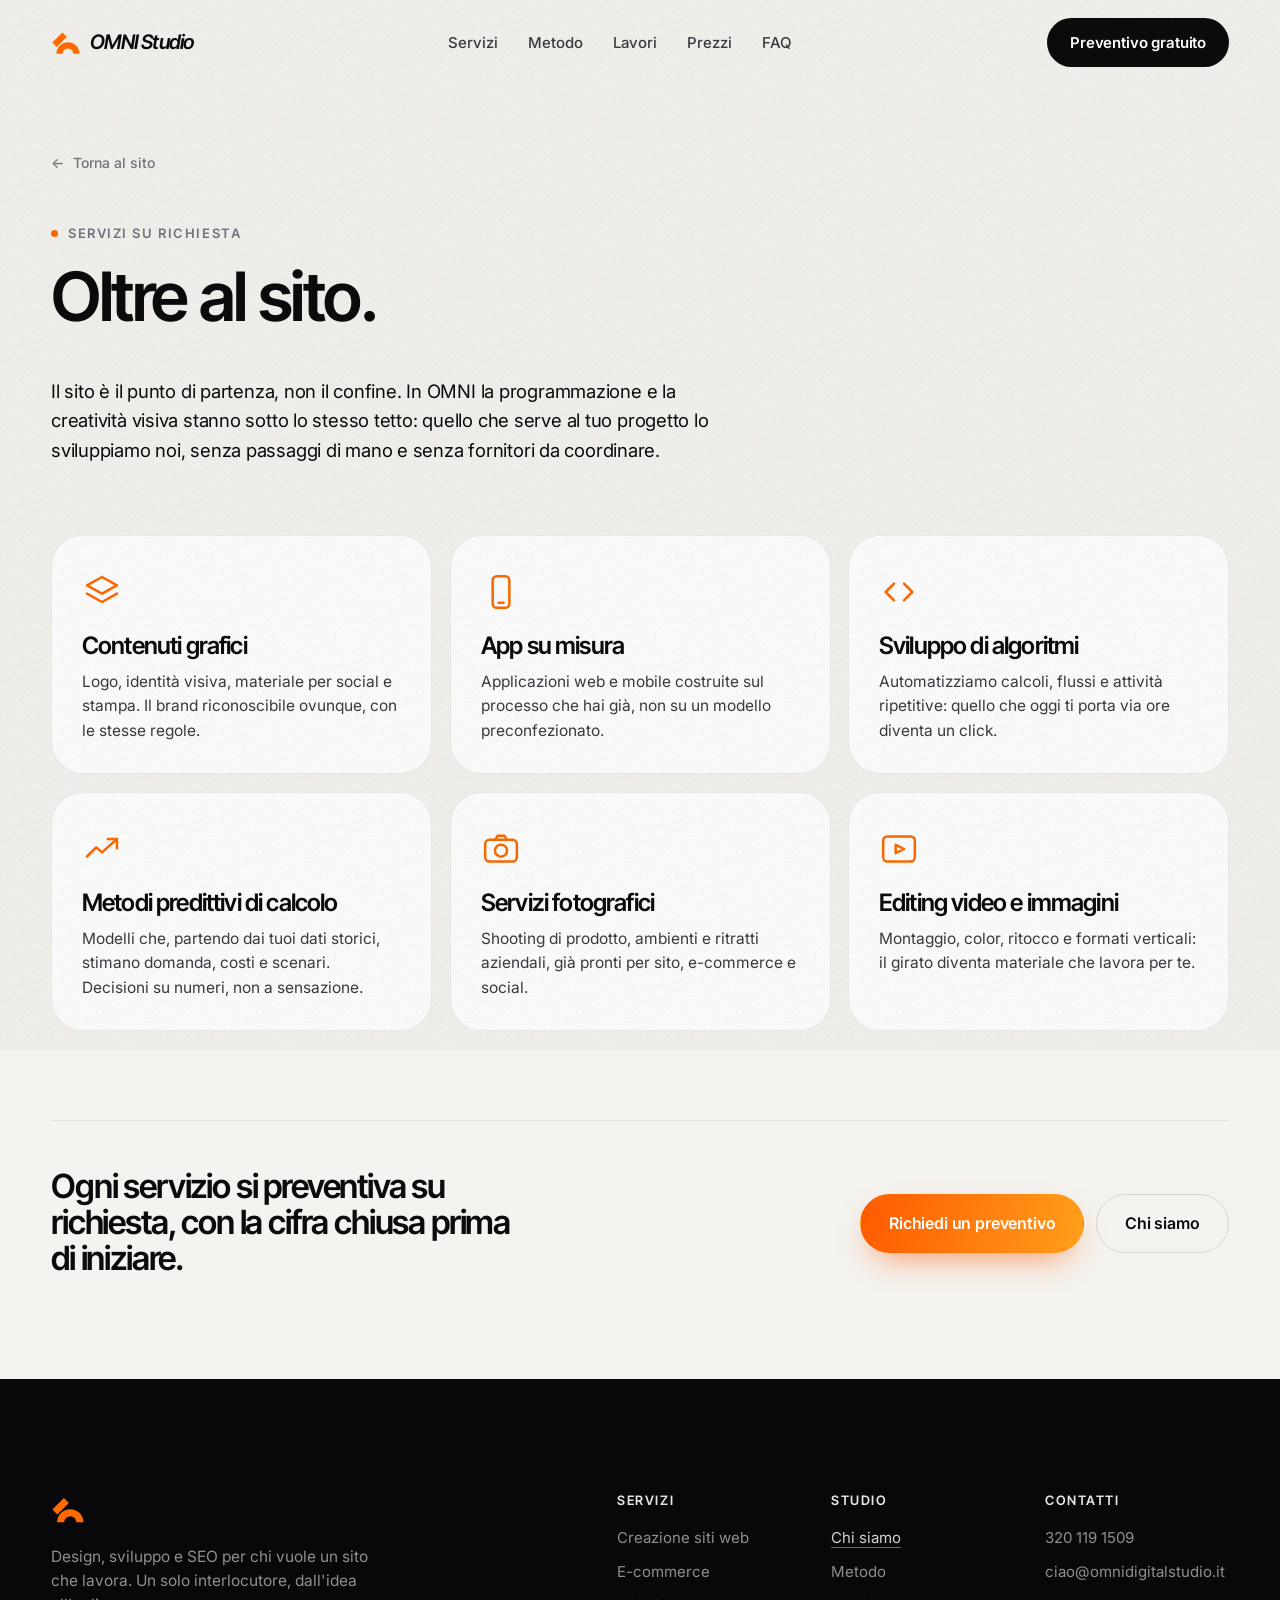
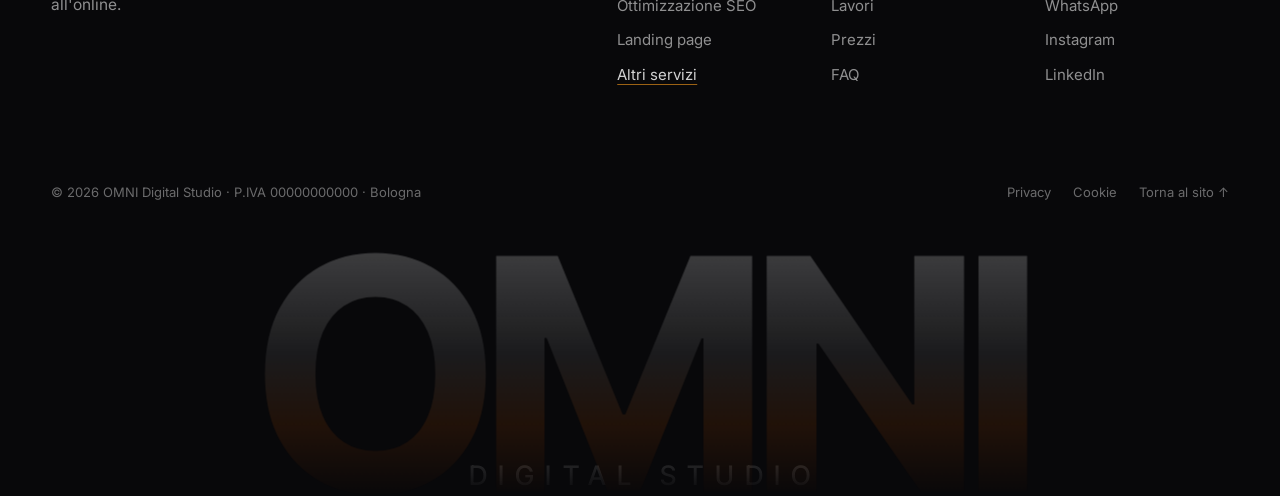
==== altri-servizi.html @ fa298464 "Add files via upload" ====
<!DOCTYPE html>
<html lang="it">
<head>
<meta charset="utf-8">
<meta name="viewport" content="width=device-width, initial-scale=1, viewport-fit=cover">
<meta name="theme-color" content="#F5F4F1" media="(prefers-color-scheme: light)">
<meta name="theme-color" content="#0A0A0B" media="(prefers-color-scheme: dark)">

<title>Altri servizi · OMNI Digital Studio</title>
<meta name="description" content="Contenuti grafici, sviluppo di algoritmi e app su misura, metodi predittivi di calcolo, servizi fotografici ed editing video e immagini. Gli altri servizi di OMNI Digital Studio.">
<link rel="canonical" href="https://www.omnidigitalstudio.it/altri-servizi.html">
<meta name="robots" content="noindex, nofollow">

<meta property="og:type" content="article">
<meta property="og:locale" content="it_IT">
<meta property="og:site_name" content="OMNI Digital Studio">
<meta property="og:title" content="Altri servizi · OMNI Digital Studio">
<meta property="og:description" content="Grafica, algoritmi, app, calcolo predittivo, foto e video. Tutto quello che facciamo oltre al sito.">

<link rel="icon" href="assets/img/favicon.svg" type="image/svg+xml">
<link rel="preconnect" href="https://fonts.googleapis.com">
<link rel="preconnect" href="https://fonts.gstatic.com" crossorigin>
<link href="https://fonts.googleapis.com/css2?family=Inter+Tight:ital,wght@0,400;0,500;0,600;0,700;1,600;1,700&family=Inter:wght@400;500;600&display=swap" rel="stylesheet">
<link rel="stylesheet" href="assets/css/style.css">
</head>
<body>

<div class="grain" aria-hidden="true"></div>
<div class="scrollbar" id="scrollbar" aria-hidden="true"></div>

<header class="header" id="header">
  <a class="brand" href="index.html" aria-label="OMNI Digital Studio — home">
    <svg class="brand__mark" viewBox="0 0 106 96" aria-hidden="true">
      <g fill="none" stroke="currentColor" stroke-width="22"><path d="M30 88 A30 30 0 0 1 90 88"/><path d="M12 56 L48 20"/></g>
    </svg>
    <span class="brand__word">OMNI&nbsp;Studio</span>
  </a>

  <nav class="nav" aria-label="Navigazione principale">
    <a href="index.html#servizi">Servizi</a>
    <a href="index.html#metodo">Metodo</a>
    <a href="index.html#lavori">Lavori</a>
    <a href="index.html#prezzi">Prezzi</a>
    <a href="index.html#faq">FAQ</a>
  </nav>

  <a href="index.html#contatti" class="btn btn--dark header__cta" data-magnetic><span>Preventivo gratuito</span></a>

  <button class="burger" id="burger" aria-label="Apri il menu" aria-expanded="false" aria-controls="menu">
    <i></i><i></i>
  </button>
</header>

<div class="menu" id="menu" aria-hidden="true">
  <nav class="menu__nav" aria-label="Menu mobile">
    <a href="index.html"><span>Home</span><em>01</em></a>
    <a href="index.html#servizi"><span>Servizi</span><em>02</em></a>
    <a href="index.html#metodo"><span>Metodo</span><em>03</em></a>
    <a href="index.html#lavori"><span>Lavori</span><em>04</em></a>
    <a href="index.html#prezzi"><span>Prezzi</span><em>05</em></a>
    <a href="index.html#contatti"><span>Contatti</span><em>06</em></a>
  </nav>
  <div class="menu__foot">
    <a href="tel:+393201191509">320 119 1509</a>
    <a href="mailto:ciao@omnidigitalstudio.it">ciao@omnidigitalstudio.it</a>
  </div>
</div>

<main class="page">
  <div class="wrap page__inner">
    <a class="back" href="index.html"><span aria-hidden="true">←</span> Torna al sito</a>

    <div class="page__head">
      <p class="eyebrow" data-anim="up"><i class="dot"></i> Servizi su richiesta</p>
      <h1 class="sec-title" data-anim="words">Oltre al sito.</h1>
    </div>

    <div class="prose">
      <p data-anim="up" data-delay="120">Il sito è il punto di partenza, non il confine. In OMNI la programmazione e la creatività visiva stanno sotto lo stesso tetto: quello che serve al tuo progetto lo sviluppiamo noi, senza passaggi di mano e senza fornitori da coordinare.</p>
    </div>

    <div class="cards cards--3">
      <article class="card" data-anim="up" data-tilt>
        <svg class="card__icon" viewBox="0 0 24 24" aria-hidden="true"><path d="M12 3 3 8l9 5 9-5z"/><path d="M3 13l9 5 9-5"/></svg>
        <h2>Contenuti grafici</h2>
        <p>Logo, identità visiva, materiale per social e stampa. Il brand riconoscibile ovunque, con le stesse regole.</p>
        <span class="card__go" aria-hidden="true">→</span>
      </article>

      <article class="card" data-anim="up" data-delay="90" data-tilt>
        <svg class="card__icon" viewBox="0 0 24 24" aria-hidden="true"><rect x="7" y="2.5" width="10" height="19" rx="2.5"/><path d="M10.5 18.5h3"/></svg>
        <h2>App su misura</h2>
        <p>Applicazioni web e mobile costruite sul processo che hai già, non su un modello preconfezionato.</p>
        <span class="card__go" aria-hidden="true">→</span>
      </article>

      <article class="card" data-anim="up" data-delay="180" data-tilt>
        <svg class="card__icon" viewBox="0 0 24 24" aria-hidden="true"><path d="M9 7 4 12l5 5M15 7l5 5-5 5"/></svg>
        <h2>Sviluppo di algoritmi</h2>
        <p>Automatizziamo calcoli, flussi e attività ripetitive: quello che oggi ti porta via ore diventa un click.</p>
        <span class="card__go" aria-hidden="true">→</span>
      </article>

      <article class="card" data-anim="up" data-tilt>
        <svg class="card__icon" viewBox="0 0 24 24" aria-hidden="true"><path d="M3 16.5 8.5 11l3.5 3L21 6"/><path d="M15.5 6H21v5.5"/></svg>
        <h2>Metodi predittivi di calcolo</h2>
        <p>Modelli che, partendo dai tuoi dati storici, stimano domanda, costi e scenari. Decisioni su numeri, non a sensazione.</p>
        <span class="card__go" aria-hidden="true">→</span>
      </article>

      <article class="card" data-anim="up" data-delay="90" data-tilt>
        <svg class="card__icon" viewBox="0 0 24 24" aria-hidden="true"><rect x="2.5" y="6.5" width="19" height="13" rx="2.5"/><circle cx="12" cy="13" r="3.6"/><path d="M8.5 6.5 10 4h4l1.5 2.5"/></svg>
        <h2>Servizi fotografici</h2>
        <p>Shooting di prodotto, ambienti e ritratti aziendali, già pronti per sito, e-commerce e social.</p>
        <span class="card__go" aria-hidden="true">→</span>
      </article>

      <article class="card" data-anim="up" data-delay="180" data-tilt>
        <svg class="card__icon" viewBox="0 0 24 24" aria-hidden="true"><rect x="2.5" y="4.5" width="19" height="15" rx="2.5"/><path d="M10 9.5l5 2.5-5 2.5z"/></svg>
        <h2>Editing video e immagini</h2>
        <p>Montaggio, color, ritocco e formati verticali: il girato diventa materiale che lavora per te.</p>
        <span class="card__go" aria-hidden="true">→</span>
      </article>
    </div>

    <div class="page__cta" data-anim="up">
      <p>Ogni servizio si preventiva su richiesta, con la cifra chiusa prima di iniziare.</p>
      <div class="page__cta-row">
        <a href="index.html#contatti" class="btn btn--accent" data-magnetic><span>Richiedi un preventivo</span></a>
        <a href="chi-siamo.html" class="btn btn--ghost" data-magnetic><span>Chi siamo</span></a>
      </div>
    </div>
  </div>
</main>

<footer class="foot" id="foot">
  <div class="foot__wordmark" aria-hidden="true">
    <span class="foot__omni" id="footOmni">OMNI</span>
    <span class="foot__sub">DIGITAL STUDIO</span>
  </div>

  <div class="wrap foot__inner">
    <div class="foot__top">
      <div class="foot__brand">
        <svg class="brand__mark" viewBox="0 0 106 96" aria-hidden="true"><g fill="none" stroke="#FF6A00" stroke-width="22"><path d="M30 88 A30 30 0 0 1 90 88"/><path d="M12 56 L48 20"/></g></svg>
        <p>Design, sviluppo e SEO per chi vuole un sito che lavora. Un solo interlocutore, dall'idea all'online.</p>
      </div>

      <div class="foot__cols">
        <div>
          <h4>Servizi</h4>
          <ul>
            <li><a href="index.html#servizi">Creazione siti web</a></li>
            <li><a href="index.html#servizi">E-commerce</a></li>
            <li><a href="index.html#servizi">Ottimizzazione SEO</a></li>
            <li><a href="index.html#servizi">Landing page</a></li>
            <li><a class="foot__page" href="altri-servizi.html">Altri servizi</a></li>
          </ul>
        </div>
        <div>
          <h4>Studio</h4>
          <ul>
            <li><a class="foot__page" href="chi-siamo.html">Chi siamo</a></li>
            <li><a href="index.html#metodo">Metodo</a></li>
            <li><a href="index.html#lavori">Lavori</a></li>
            <li><a href="index.html#prezzi">Prezzi</a></li>
            <li><a href="index.html#faq">FAQ</a></li>
          </ul>
        </div>
        <div>
          <h4>Contatti</h4>
          <ul>
            <li><a href="tel:+393201191509">320 119 1509</a></li>
            <li><a href="mailto:ciao@omnidigitalstudio.it">ciao@omnidigitalstudio.it</a></li>
            <li><a href="https://wa.me/393201191509">WhatsApp</a></li>
            <li><a href="#">Instagram</a></li>
            <li><a href="#">LinkedIn</a></li>
          </ul>
        </div>
      </div>
    </div>

    <div class="foot__bottom">
      <span>© <span id="year">2026</span> OMNI Digital Studio · P.IVA 00000000000 · Bologna</span>
      <span class="foot__links">
        <a href="#">Privacy</a><a href="#">Cookie</a><a href="index.html">Torna al sito ↑</a>
      </span>
    </div>
  </div>
</footer>

<div class="mbar" id="mbar">
  <a href="tel:+393201191509" class="mbar__btn mbar__btn--ghost">Chiama</a>
  <a href="index.html#contatti" class="mbar__btn mbar__btn--accent">Preventivo gratuito</a>
</div>

<script src="assets/js/main.js" defer></script>
</body>
</html>
---- assets/css/style.css ----
/* =========================================================
   OMNI Digital Studio — stylesheet
   1. Token & base      5. Servizi        9.  Prezzi
   2. Loader             6. Metodo         10. FAQ / CTA
   3. Header/menu       7. Showcase       11. Footer
   4. Hero/ticker       8. Lavori         12. Responsive
   ========================================================= */

/* ---------- 1. TOKEN & BASE ---------- */
:root{
  --bg:#F4F3EF;
  --bg-soft:#EDEBE5;
  --ink:#0B0B0C;
  --ink-2:#3A3A3F;
  --muted:#75757C;
  --line:rgba(11,11,12,.12);
  --line-soft:rgba(11,11,12,.07);
  --black:#08080A;
  --orange:#FF6A00;
  --orange-2:#FF9E1B;
  --grad:linear-gradient(100deg,#FF5A00,#FF9E1B);
  --r-s:14px; --r-m:22px; --r-l:32px; --r-xl:44px;
  --pad:clamp(20px,4vw,64px);
  --ease:cubic-bezier(.19,1,.22,1);
  --ease-2:cubic-bezier(.65,.05,.36,1);
}

*,*::before,*::after{box-sizing:border-box}
html{-webkit-text-size-adjust:100%}
body{
  margin:0;background:var(--bg);color:var(--ink);
  font-family:"Inter","Helvetica Neue",Arial,sans-serif;
  font-size:17px;line-height:1.55;
  -webkit-font-smoothing:antialiased;-moz-osx-font-smoothing:grayscale;
  overflow-x:hidden;
}
body.is-locked{overflow:hidden}
h1,h2,h3,h4{font-family:"Inter Tight","Inter",sans-serif;font-weight:600;letter-spacing:-.035em;line-height:1.02;margin:0}
p{margin:0}
ul{margin:0;padding:0;list-style:none}
a{color:inherit;text-decoration:none}
img,svg{display:block;max-width:100%}
::selection{background:var(--orange);color:#fff}
:focus-visible{outline:2px solid var(--orange);outline-offset:3px;border-radius:6px}

.wrap{width:100%;max-width:1320px;margin:0 auto;padding:0 var(--pad)}
.section{padding:clamp(88px,11vw,170px) 0;position:relative}
.section--alt{background:var(--bg-soft)}

.eyebrow,.sec-tag{
  font-size:13px;font-weight:600;letter-spacing:.12em;text-transform:uppercase;color:var(--muted);
  display:inline-flex;align-items:center;gap:10px;margin:0;
}
.sec-tag--light{color:rgba(255,255,255,.5)}
.dot{width:7px;height:7px;border-radius:99px;background:var(--orange);display:block;box-shadow:0 0 0 0 rgba(255,106,0,.55);animation:pulse 2.4s infinite}
@keyframes pulse{0%{box-shadow:0 0 0 0 rgba(255,106,0,.5)}70%{box-shadow:0 0 0 11px rgba(255,106,0,0)}100%{box-shadow:0 0 0 0 rgba(255,106,0,0)}}

.sec-head{max-width:780px;margin:0 auto clamp(48px,6vw,80px);text-align:center}
.sec-head--left{text-align:left;margin-left:0}
.sec-title{font-size:clamp(34px,5.4vw,68px);margin:18px 0 0;text-wrap:balance}
.sec-title--light{color:#fff}
.sec-lead{margin-top:20px;font-size:clamp(16px,1.35vw,19px);color:var(--ink-2);max-width:60ch;margin-inline:auto}
.sec-head--left .sec-lead{margin-inline:0}

/* buttons */
.btn{
  position:relative;display:inline-flex;align-items:center;justify-content:center;gap:9px;
  padding:16px 28px;border-radius:999px;font-weight:600;font-size:16px;letter-spacing:-.01em;
  border:1px solid transparent;overflow:hidden;isolation:isolate;
  transition:transform .5s var(--ease),color .35s ease,border-color .35s ease,background .35s ease;
  will-change:transform;
}
.btn span{position:relative;z-index:2}
.btn::after{
  content:"";position:absolute;inset:0;z-index:1;border-radius:999px;
  transform:translateY(101%);transition:transform .55s var(--ease);
}
.btn--dark{background:var(--ink);color:#fff}
.btn--dark::after{background:var(--grad)}
.btn--dark:hover::after{transform:translateY(0)}
.btn--accent{background:var(--grad);color:#fff;box-shadow:0 14px 34px -14px rgba(255,90,0,.75)}
.btn--accent::after{background:var(--ink)}
.btn--accent:hover::after{transform:translateY(0)}
.btn--ghost{border-color:var(--line);color:var(--ink);background:transparent}
.btn--ghost::after{background:var(--ink)}
.btn--ghost:hover{color:#fff;border-color:var(--ink)}
.btn--ghost:hover::after{transform:translateY(0)}
.btn--lg{padding:20px 36px;font-size:17px}
.btn--full{width:100%;margin-top:26px}

/* reveal states */
[data-anim]{will-change:transform,opacity}
[data-anim="up"]{opacity:0;transform:translateY(26px);transition:opacity .9s ease var(--d,0ms),transform 1.05s var(--ease) var(--d,0ms)}
[data-anim="up"].in{opacity:1;transform:none}
.w{display:inline-block;opacity:0;transform:translateY(.7em) rotate(1.5deg);filter:blur(8px);transition:opacity .75s ease,transform .95s var(--ease),filter .75s ease}
.in .w{opacity:1;transform:none;filter:blur(0)}

/* grain */
.grain{
  position:fixed;inset:-150px;z-index:9;pointer-events:none;opacity:.35;mix-blend-mode:multiply;
  background-image:url("data:image/svg+xml,%3Csvg xmlns='http://www.w3.org/2000/svg' width='160' height='160'%3E%3Cfilter id='n'%3E%3CfeTurbulence type='fractalNoise' baseFrequency='.9' numOctaves='3'/%3E%3C/filter%3E%3Crect width='160' height='160' filter='url(%23n)' opacity='.55'/%3E%3C/svg%3E");
  animation:grainShift 6s steps(6) infinite;
}
@keyframes grainShift{0%{transform:translate(0,0)}20%{transform:translate(-14px,7px)}40%{transform:translate(9px,-12px)}60%{transform:translate(-7px,-9px)}80%{transform:translate(12px,10px)}100%{transform:translate(0,0)}}

/* scroll progress */
.scrollbar{position:fixed;top:0;left:0;height:2px;width:0;background:var(--grad);z-index:120;transition:width .12s linear}

/* ---------- 2. LOADER + CURSOR ---------- */
.loader{
  position:fixed;inset:0;z-index:200;background:var(--black);color:#fff;
  display:flex;flex-direction:column;align-items:center;justify-content:center;gap:34px;
  transition:transform 1s var(--ease),opacity .6s ease .25s;
}
.loader.done{transform:translateY(-101%);opacity:.9;pointer-events:none}
.loader__inner{display:flex;align-items:center;gap:14px}
.loader__mark{width:62px;height:56px;filter:drop-shadow(0 0 22px rgba(255,106,0,.55))}
.ld-arc,.ld-bar{stroke-dasharray:200;stroke-dashoffset:200;animation:draw 1s var(--ease) forwards}
.ld-bar{animation-delay:.22s}
@keyframes draw{to{stroke-dashoffset:0}}
.loader__word{
  font-family:"Inter Tight",sans-serif;font-style:italic;font-weight:600;
  font-size:clamp(30px,5vw,52px);letter-spacing:-.04em;
  opacity:0;transform:translateX(-14px);animation:wordIn .8s var(--ease) .5s forwards;
  text-shadow:0 0 34px rgba(255,255,255,.35);
}
@keyframes wordIn{to{opacity:1;transform:none}}
.loader__bar{width:180px;height:2px;background:rgba(255,255,255,.14);overflow:hidden;border-radius:99px}
.loader__bar i{display:block;height:100%;width:100%;background:var(--grad);transform:scaleX(0);transform-origin:left;animation:load 1.5s var(--ease-2) forwards}
@keyframes load{to{transform:scaleX(1)}}


/* ---------- 3. HEADER / MENU ---------- */
.header{
  position:fixed;top:0;left:0;right:0;z-index:100;
  display:flex;align-items:center;justify-content:space-between;gap:24px;
  padding:18px var(--pad);
  transition:background .45s ease,backdrop-filter .45s ease,border-color .45s ease,padding .45s var(--ease),transform .5s var(--ease);
  border-bottom:1px solid transparent;
}
.header.stuck{background:rgba(244,243,239,.72);backdrop-filter:blur(18px) saturate(1.4);border-bottom-color:var(--line-soft);padding:12px var(--pad)}
.header.hide{transform:translateY(-110%)}
.brand{display:flex;align-items:center;gap:9px;color:var(--ink)}
.brand__mark{width:30px;height:27px;color:var(--orange);transition:transform .6s var(--ease)}
.brand:hover .brand__mark{transform:rotate(-8deg) scale(1.06)}
.brand__word{font-family:"Inter Tight",sans-serif;font-style:italic;font-weight:600;font-size:20px;letter-spacing:-.04em}
.nav{display:flex;align-items:center;gap:30px;font-size:15px;font-weight:500}
.nav a{position:relative;color:var(--ink-2);transition:color .3s}
.nav a::after{content:"";position:absolute;left:0;bottom:-6px;height:1.5px;width:100%;background:var(--orange);transform:scaleX(0);transform-origin:right;transition:transform .45s var(--ease)}
.nav a:hover{color:var(--ink)}
.nav a:hover::after{transform:scaleX(1);transform-origin:left}
.header__cta{padding:12px 22px;font-size:15px}
.burger{display:none;width:46px;height:46px;border:1px solid var(--line);border-radius:99px;background:transparent;cursor:pointer;position:relative}
.burger i{position:absolute;left:13px;width:20px;height:1.6px;background:var(--ink);transition:transform .45s var(--ease),opacity .3s}
.burger i:nth-child(1){top:19px}
.burger i:nth-child(2){top:25px}
.burger.on i:nth-child(1){transform:translateY(3px) rotate(45deg)}
.burger.on i:nth-child(2){transform:translateY(-3px) rotate(-45deg)}

.menu{
  position:fixed;inset:0;z-index:95;background:var(--black);color:#fff;
  display:flex;flex-direction:column;justify-content:center;gap:40px;padding:110px var(--pad) 40px;
  clip-path:circle(0% at calc(100% - 46px) 44px);transition:clip-path .8s var(--ease);
  pointer-events:none;
}
.menu.open{clip-path:circle(150% at calc(100% - 46px) 44px);pointer-events:auto}
.menu__nav{display:flex;flex-direction:column;gap:6px}
.menu__nav a{
  display:flex;align-items:baseline;justify-content:space-between;gap:16px;
  font-family:"Inter Tight",sans-serif;font-size:clamp(34px,10vw,54px);font-weight:600;letter-spacing:-.04em;
  padding:12px 0;border-bottom:1px solid rgba(255,255,255,.1);
  opacity:0;transform:translateY(26px);transition:opacity .6s ease,transform .7s var(--ease),color .3s;
}
.menu.open .menu__nav a{opacity:1;transform:none}
.menu.open .menu__nav a:nth-child(1){transition-delay:.18s}
.menu.open .menu__nav a:nth-child(2){transition-delay:.24s}
.menu.open .menu__nav a:nth-child(3){transition-delay:.30s}
.menu.open .menu__nav a:nth-child(4){transition-delay:.36s}
.menu.open .menu__nav a:nth-child(5){transition-delay:.42s}
.menu.open .menu__nav a:nth-child(6){transition-delay:.48s}
.menu__nav a:hover{color:var(--orange)}
.menu__nav em{font-size:13px;font-style:normal;letter-spacing:.14em;color:rgba(255,255,255,.4)}
.menu__foot{display:flex;flex-direction:column;gap:8px;font-size:17px;color:rgba(255,255,255,.65)}

/* ---------- 4. HERO + TICKER ---------- */
.hero{
  position:relative;min-height:100svh;display:flex;align-items:center;
  padding:150px var(--pad) 90px;overflow:hidden;
}
.hero__canvas{position:absolute;inset:0;width:100%;height:100%;z-index:0}
.hero__glow{
  position:absolute;inset:0;z-index:1;pointer-events:none;
  background:radial-gradient(120% 80% at 50% 100%,rgba(244,243,239,0) 40%,var(--bg) 92%);
}
.hero__inner{position:relative;z-index:2;width:100%;max-width:1320px;margin:0 auto}
.hero__title{
  font-size:clamp(44px,8.2vw,124px);margin:26px 0 0;max-width:15ch;text-wrap:balance;
}
.hero__title em{
  font-style:italic;background:var(--grad);-webkit-background-clip:text;background-clip:text;color:transparent;
}
.hero__sub{margin-top:28px;max-width:54ch;font-size:clamp(17px,1.5vw,21px);color:var(--ink-2)}
.hero__cta{display:flex;flex-wrap:wrap;gap:14px;margin-top:42px}
.hero__meta{display:flex;flex-wrap:wrap;gap:clamp(28px,5vw,72px);margin-top:clamp(54px,7vw,88px);padding-top:30px;border-top:1px solid var(--line-soft)}
.hero__meta li{display:flex;flex-direction:column;gap:3px}
.hero__meta strong{font-family:"Inter Tight",sans-serif;font-size:clamp(30px,3.4vw,46px);font-weight:600;letter-spacing:-.04em;line-height:1}
.hero__meta span{font-size:14px;color:var(--muted)}
.hero__scroll{
  position:absolute;left:var(--pad);bottom:34px;z-index:3;display:flex;align-items:center;gap:12px;
  font-size:12px;letter-spacing:.16em;text-transform:uppercase;color:var(--muted);
}
.hero__scroll-line{display:block;width:54px;height:1px;background:var(--line);position:relative;overflow:hidden}
.hero__scroll-line::after{content:"";position:absolute;inset:0;background:var(--orange);transform:translateX(-100%);animation:slide 2.2s var(--ease-2) infinite}
@keyframes slide{50%{transform:translateX(0)}100%{transform:translateX(100%)}}

.ticker{background:var(--black);color:#fff;padding:20px 0;overflow:hidden;position:relative}
.ticker__track{display:flex;width:max-content;animation:marquee 34s linear infinite}
.ticker:hover .ticker__track{animation-play-state:paused}
.ticker__row{display:flex;align-items:center;gap:30px;padding-right:30px;white-space:nowrap}
.ticker__row span{font-family:"Inter Tight",sans-serif;font-size:clamp(18px,2.1vw,30px);font-weight:500;letter-spacing:-.03em}
.ticker__row i{color:var(--orange);font-style:normal;font-size:14px}
@keyframes marquee{to{transform:translateX(-50%)}}

/* ---------- 5. SERVIZI ---------- */
.cards{display:grid;grid-template-columns:repeat(4,1fr);gap:18px}
.card{
  position:relative;padding:34px 30px 30px;border-radius:var(--r-l);background:#fff;
  border:1px solid var(--line-soft);overflow:hidden;isolation:isolate;
  transition:transform .6s var(--ease),box-shadow .6s var(--ease),color .5s ease;
  transform-style:preserve-3d;
}
.card::before{
  content:"";position:absolute;inset:0;z-index:-1;background:var(--black);
  transform:translateY(100%);transition:transform .7s var(--ease);
}
.card:hover{box-shadow:0 34px 70px -30px rgba(11,11,12,.4);color:#fff}
.card:hover::before{transform:translateY(0)}
.card__icon{width:40px;height:40px;margin:2px 0 22px;stroke:var(--orange);stroke-width:1.5;fill:none;stroke-linecap:round;stroke-linejoin:round;transition:transform .6s var(--ease)}
.card:hover .card__icon{transform:translateY(-4px) scale(1.06)}
.card h3{font-size:24px;margin-bottom:12px}
.card p{font-size:15.5px;color:var(--ink-2);transition:color .4s}
.card:hover p{color:rgba(255,255,255,.72)}
.card__list{margin-top:22px;padding-top:18px;border-top:1px solid var(--line-soft);display:grid;gap:9px;font-size:14px;color:var(--muted);transition:border-color .4s,color .4s}
.card:hover .card__list{border-color:rgba(255,255,255,.14);color:rgba(255,255,255,.6)}
.card__list li{position:relative;padding-left:16px}
.card__list li::before{content:"";position:absolute;left:0;top:8px;width:5px;height:5px;border-radius:99px;background:var(--orange)}
.card__go{position:absolute;right:26px;top:30px;font-size:20px;color:var(--orange);opacity:0;transform:translate(-8px,8px);transition:all .5s var(--ease)}
.card:hover .card__go{opacity:1;transform:none}

/* ---------- 6. METODO ---------- */
.method{background:var(--black);color:#fff;position:relative;height:420vh}
.method__sticky{position:sticky;top:0;height:100svh;display:flex;flex-direction:column;justify-content:center;gap:clamp(30px,5vw,56px);overflow:hidden;padding:80px 0}
.method__head{max-width:1320px}
.method__head .sec-title{font-size:clamp(30px,4.6vw,60px);margin-top:14px}
.method__track{display:flex;gap:22px;padding-left:max(var(--pad),calc((100vw - 1320px)/2 + var(--pad)));will-change:transform}
.step{
  flex:0 0 clamp(280px,25vw,380px);min-height:clamp(300px,34vw,400px);
  padding:32px 30px;border-radius:var(--r-l);
  background:linear-gradient(180deg,rgba(255,255,255,.07),rgba(255,255,255,.02));
  border:1px solid rgba(255,255,255,.1);backdrop-filter:blur(8px);
  display:flex;flex-direction:column;
  transition:border-color .5s,transform .6s var(--ease);
}
.step:hover{border-color:rgba(255,106,0,.55);transform:translateY(-8px)}
.step__n{font-family:"Inter Tight",sans-serif;font-size:clamp(54px,6vw,86px);font-weight:600;letter-spacing:-.05em;line-height:.9;background:var(--grad);-webkit-background-clip:text;background-clip:text;color:transparent}
.step h3{font-size:clamp(24px,2.4vw,32px);margin:auto 0 14px}
.step p{font-size:16px;color:rgba(255,255,255,.62)}
.step__time{margin-top:22px;font-size:12px;letter-spacing:.14em;text-transform:uppercase;color:var(--orange)}
.step--cta{background:var(--grad);border:0;justify-content:flex-end}
.step--cta h3{color:#fff;margin-top:auto}
.step--cta p{color:rgba(255,255,255,.85);margin-bottom:26px}
.step--cta .btn{background:#fff;color:var(--ink);box-shadow:none}
.step--cta .btn::after{background:var(--black)}
.step--cta .btn:hover{color:#fff}
.method__progress{width:min(1320px,calc(100% - var(--pad)*2));margin:0 auto;height:2px;background:rgba(255,255,255,.12);border-radius:99px;overflow:hidden}
.method__progress i{display:block;height:100%;width:0;background:var(--grad)}

/* ---------- 7. SHOWCASE ---------- */
.show{padding:clamp(88px,11vw,160px) 0;overflow:hidden}
.show__grid{display:grid;grid-template-columns:1.05fr .95fr;gap:clamp(40px,6vw,80px);align-items:center}
.show__list{margin-top:46px;display:grid;gap:26px}
.show__list li{display:flex;align-items:baseline;gap:20px;padding-bottom:22px;border-bottom:1px solid var(--line-soft)}
.show__list strong{font-family:"Inter Tight",sans-serif;font-size:clamp(34px,3.6vw,52px);font-weight:600;letter-spacing:-.04em;line-height:1;background:var(--grad);-webkit-background-clip:text;background-clip:text;color:transparent;min-width:3.4ch}
.show__list span{font-size:15px;color:var(--ink-2)}
.show__device{position:relative;display:flex;flex-direction:column;align-items:center;gap:26px;perspective:1400px}
.phone{position:relative;width:clamp(250px,24vw,320px);will-change:transform;transform-style:preserve-3d}
.phone__frame{
  position:relative;aspect-ratio:9/19.5;border-radius:44px;padding:11px;
  background:linear-gradient(150deg,#2a2a2e,#0b0b0c 40%,#38383d 75%,#101014);
  box-shadow:0 50px 90px -40px rgba(11,11,12,.6),0 0 0 1px rgba(255,255,255,.06) inset;
}
.phone__notch{position:absolute;top:18px;left:50%;transform:translateX(-50%);width:32%;height:22px;background:#0b0b0c;border-radius:99px;z-index:3}
.phone__screen{width:100%;height:100%;border-radius:34px;overflow:hidden;background:#fff;position:relative}
.phone__shadow{position:absolute;left:50%;bottom:-40px;transform:translateX(-50%);width:70%;height:36px;background:radial-gradient(50% 50% at 50% 50%,rgba(11,11,12,.34),transparent 72%);filter:blur(6px)}
.ui{padding:40px 16px 16px;display:flex;flex-direction:column;gap:12px;height:100%;background:linear-gradient(180deg,#fff,#F4F3EF)}
.ui__bar{display:flex;gap:5px;justify-content:flex-end}
.ui__bar i{width:16px;height:3px;border-radius:99px;background:var(--line)}
.ui__hero{background:var(--black);border-radius:18px;padding:16px;display:flex;flex-direction:column;gap:8px}
.ui__tag{font-family:"Inter Tight",sans-serif;font-style:italic;font-size:11px;color:var(--orange);letter-spacing:-.02em}
.ui__h{height:10px;width:88%;border-radius:99px;background:rgba(255,255,255,.85)}
.ui__h--s{width:58%;background:rgba(255,255,255,.4)}
.ui__btn{height:20px;width:44%;border-radius:99px;background:var(--grad);margin-top:6px}
.ui__grid{display:grid;grid-template-columns:1fr 1fr;gap:8px}
.ui__grid i{height:46px;border-radius:12px;background:#fff;border:1px solid var(--line-soft)}
.ui__block{flex:1;border-radius:14px;background:linear-gradient(140deg,rgba(255,106,0,.18),rgba(255,158,27,.05));border:1px solid var(--line-soft)}
.show__hint{font-size:12px;letter-spacing:.18em;text-transform:uppercase;color:var(--muted)}

/* ---------- 8. LAVORI ---------- */
.works{padding:0 0 clamp(88px,11vw,160px)}
.works__grid{display:grid;grid-template-columns:repeat(3,1fr);gap:18px;align-items:start}
.work{display:block;border-radius:var(--r-l);overflow:hidden;background:#fff;border:1px solid var(--line-soft);transition:transform .6s var(--ease),box-shadow .6s var(--ease)}
.work:hover{transform:translateY(-10px);box-shadow:0 40px 70px -35px rgba(11,11,12,.45)}
.work__media{position:relative;aspect-ratio:4/3;overflow:hidden;display:flex;align-items:flex-start;padding:18px}
.work--tall .work__media{aspect-ratio:4/4.6}
.work__media::after{content:"";position:absolute;inset:0;background:radial-gradient(70% 60% at 30% 20%,rgba(255,255,255,.35),transparent 70%);opacity:0;transition:opacity .6s}
.work:hover .work__media::after{opacity:1}
.work__media--a{background:linear-gradient(150deg,#0B0B0C,#3a2a1e 60%,#FF6A00)}
.work__media--b{background:linear-gradient(150deg,#FF9E1B,#FF5A00 55%,#0B0B0C)}
.work__media--c{background:linear-gradient(150deg,#1b1b20,#0B0B0C 55%,#7a4a1e)}
.work__tag{position:relative;z-index:2;font-size:12px;letter-spacing:.1em;text-transform:uppercase;color:#fff;background:rgba(255,255,255,.16);backdrop-filter:blur(6px);padding:7px 13px;border-radius:99px}
.work__meta{padding:22px 24px 26px;display:flex;flex-direction:column;gap:5px}
.work__meta h3{font-size:22px}
.work__meta span{font-size:14px;color:var(--muted)}

/* ---------- 9. PREZZI ---------- */
.plans{display:grid;grid-template-columns:repeat(3,1fr);gap:18px;align-items:start}
.plans__note{margin:clamp(26px,3vw,38px) auto 0;max-width:64ch;text-align:center;font-size:15.5px;line-height:1.6;color:var(--muted)}
.plans__note strong{color:var(--ink);font-weight:600}
.plan{position:relative;padding:36px 32px 34px;border-radius:var(--r-l);background:#fff;border:1px solid var(--line-soft);transition:transform .6s var(--ease),box-shadow .6s var(--ease)}
.plan:hover{transform:translateY(-8px);box-shadow:0 34px 60px -32px rgba(11,11,12,.34)}
.plan--hot{background:var(--black);color:#fff;border-color:transparent;box-shadow:0 40px 80px -40px rgba(11,11,12,.6)}
.plan__badge{position:absolute;top:-13px;left:32px;background:var(--grad);color:#fff;font-size:12px;font-weight:600;letter-spacing:.06em;padding:7px 15px;border-radius:99px}
.plan h3{font-size:26px}
.plan__for{font-size:14px;color:var(--muted);margin-top:6px}
.plan--hot .plan__for{color:rgba(255,255,255,.55)}
.plan__price{font-family:"Inter Tight",sans-serif;font-size:clamp(40px,4.4vw,58px);font-weight:600;letter-spacing:-.045em;margin:24px 0 0;line-height:1}
.plan__price span{font-size:15px;font-weight:500;color:var(--muted);letter-spacing:0;margin-right:8px;vertical-align:middle}
.plan__price em{font-style:normal;background:var(--grad);-webkit-background-clip:text;background-clip:text;color:transparent}
.plan ul{margin-top:26px;padding-top:22px;border-top:1px solid var(--line-soft);display:grid;gap:12px;font-size:15px;color:var(--ink-2)}
.plan--hot ul{border-color:rgba(255,255,255,.14);color:rgba(255,255,255,.72)}
.plan li{position:relative;padding-left:24px}
.plan li::before{content:"";position:absolute;left:0;top:7px;width:13px;height:8px;border-left:1.8px solid var(--orange);border-bottom:1.8px solid var(--orange);transform:rotate(-45deg)}
.plan--hot .btn--accent{box-shadow:none}

/* ---------- 10. FAQ + CTA ---------- */
.faq__wrap{display:grid;grid-template-columns:.85fr 1.15fr;gap:clamp(30px,6vw,80px);align-items:start}
.faq__wrap .sec-head{margin-bottom:0}
.qa{border-bottom:1px solid var(--line-soft)}
.qa summary{
  display:flex;align-items:center;justify-content:space-between;gap:20px;cursor:pointer;list-style:none;
  padding:26px 0;font-family:"Inter Tight",sans-serif;font-size:clamp(19px,2vw,25px);font-weight:500;letter-spacing:-.03em;
  transition:color .3s;
}
.qa summary::-webkit-details-marker{display:none}
.qa summary:hover{color:var(--orange)}
.qa summary i{position:relative;flex:0 0 22px;height:22px}
.qa summary i::before,.qa summary i::after{content:"";position:absolute;left:50%;top:50%;background:var(--ink);transition:transform .45s var(--ease),background .3s}
.qa summary i::before{width:16px;height:1.6px;transform:translate(-50%,-50%)}
.qa summary i::after{width:1.6px;height:16px;transform:translate(-50%,-50%)}
.qa[open] summary i::after{transform:translate(-50%,-50%) rotate(90deg)}
.qa[open] summary i::before,.qa[open] summary i::after{background:var(--orange)}
.qa__body{overflow:hidden}
.qa__body p{padding:0 0 28px;max-width:62ch;font-size:16.5px;color:var(--ink-2)}
.qa[open] .qa__body{animation:qaOpen .55s var(--ease)}
@keyframes qaOpen{from{opacity:0;transform:translateY(-10px)}to{opacity:1;transform:none}}

.cta{padding:clamp(88px,11vw,160px) 0;background:var(--bg-soft);border-top:1px solid var(--line-soft);position:relative;overflow:hidden}
.cta__inner{text-align:center;position:relative;z-index:2;max-width:900px}
.cta__title{font-size:clamp(34px,5.6vw,74px);text-wrap:balance}
.cta__sub{margin-top:24px;font-size:clamp(16px,1.4vw,19px);color:var(--ink-2);max-width:52ch;margin-inline:auto}
.cta__row{display:flex;flex-wrap:wrap;gap:14px;justify-content:center;margin-top:44px}
.cta__note{margin-top:26px;font-size:14px;color:var(--muted)}

/* ---------- 11. FOOTER ---------- */
.foot{position:relative;background:var(--black);color:#fff;overflow:hidden;padding:clamp(80px,9vw,120px) 0 0}
.foot__wordmark{
  position:absolute;left:50%;bottom:0;transform:translateX(-50%);width:100%;z-index:0;
  display:flex;flex-direction:column;align-items:center;pointer-events:none;user-select:none;
}
.foot__omni{
  font-family:"Inter Tight",sans-serif;font-weight:700;letter-spacing:-.05em;line-height:.78;
  font-size:clamp(120px,25vw,420px);
  background:linear-gradient(180deg,rgba(255,255,255,.22) 0%,rgba(255,255,255,.08) 42%,rgba(255,106,0,.10) 70%,rgba(255,255,255,0) 100%);
  -webkit-background-clip:text;background-clip:text;color:transparent;
  will-change:transform;
}
.foot__sub{
  font-family:"Inter Tight",sans-serif;font-weight:500;font-size:clamp(11px,2.1vw,34px);
  letter-spacing:.42em;margin-top:-.4em;padding-left:.42em;
  background:linear-gradient(180deg,rgba(255,255,255,.14),rgba(255,255,255,0));
  -webkit-background-clip:text;background-clip:text;color:transparent;
}
.foot__inner{position:relative;z-index:2}
.foot__top{display:grid;grid-template-columns:1fr 1.25fr;gap:clamp(40px,6vw,90px);padding-bottom:70px}
.foot__brand .brand__mark{width:34px;height:31px;margin-bottom:20px}
.foot__brand p{max-width:34ch;font-size:15.5px;color:rgba(255,255,255,.55)}
.foot__cols{display:grid;grid-template-columns:repeat(3,1fr);gap:30px}
.foot__cols h4{font-size:13px;letter-spacing:.12em;text-transform:uppercase;color:rgba(255,255,255,.9);margin-bottom:18px;font-weight:600}
.foot__cols ul{display:grid;gap:11px;font-size:15px}
.foot__cols a{color:rgba(255,255,255,.55);transition:color .3s,padding-left .3s}
.foot__cols a:hover{color:var(--orange);padding-left:5px}
.foot__stats{display:grid;grid-template-columns:repeat(4,1fr);gap:20px;padding:40px 0;border-top:1px solid rgba(255,255,255,.12);border-bottom:1px solid rgba(255,255,255,.12)}
.foot__stats div{display:flex;flex-direction:column;gap:4px}
.foot__stats strong{font-family:"Inter Tight",sans-serif;font-size:clamp(28px,3.4vw,46px);font-weight:600;letter-spacing:-.04em;line-height:1}
.foot__stats span{font-size:13px;letter-spacing:.06em;color:rgba(255,255,255,.45)}
.foot__bottom{display:flex;flex-wrap:wrap;gap:16px;justify-content:space-between;padding:26px 0 clamp(132px,23vw,360px);font-size:13px;color:rgba(255,255,255,.4)}
.foot__links{display:flex;gap:22px}
.foot__links a:hover{color:var(--orange)}

/* ---------- mobile sticky bar ---------- */
.mbar{
  position:fixed;left:12px;right:12px;bottom:12px;z-index:90;display:none;gap:10px;
  padding:10px;border-radius:99px;background:rgba(8,8,10,.82);backdrop-filter:blur(16px);
  border:1px solid rgba(255,255,255,.12);
  transform:translateY(160%);transition:transform .6s var(--ease);
}
.mbar.on{transform:none}
.mbar__btn{flex:1;text-align:center;padding:14px 10px;border-radius:99px;font-weight:600;font-size:15px}
.mbar__btn--ghost{color:#fff;border:1px solid rgba(255,255,255,.22)}
.mbar__btn--accent{background:var(--grad);color:#fff}

/* ---------- 12. RESPONSIVE ---------- */
@media (max-width:1080px){
  .cards{grid-template-columns:repeat(2,1fr)}
  .faq__wrap{grid-template-columns:1fr}
  .show__grid{grid-template-columns:1fr;gap:56px}
  .foot__top{grid-template-columns:1fr}
}
@media (max-width:860px){
  .nav,.header__cta{display:none}
  .burger{display:block}
  .plans{grid-template-columns:1fr}
  .works__grid{grid-template-columns:1fr}
  .work--tall .work__media{aspect-ratio:4/3}
  .foot__stats{grid-template-columns:repeat(2,1fr);gap:26px}
}
@media (max-width:620px){
  body{font-size:16px}
  .cards{grid-template-columns:1fr}
  .foot__cols{grid-template-columns:1fr 1fr}
  .mbar{display:flex}
}
@media (prefers-reduced-motion:reduce){
  *,*::before,*::after{animation-duration:.01ms!important;animation-iteration-count:1!important;transition-duration:.01ms!important}
  [data-anim],.w{opacity:1!important;transform:none!important;filter:none!important}
  .method{height:auto}
  .method__sticky{position:static;height:auto}
  .method__track{overflow-x:auto;padding-bottom:20px}
}

/* fix: il gradiente su testo va applicato alle singole parole
   (il filter:blur del reveal crea un layer e azzera il background-clip del padre) */
.hero__title em .w{
  background:var(--grad);-webkit-background-clip:text;background-clip:text;color:transparent;
}

/* ---------- badge rotante hero (solo desktop) ---------- */
.hero__badge{
  position:absolute;right:calc(var(--pad) + 10px);bottom:70px;z-index:4;
  width:clamp(120px,11vw,164px);aspect-ratio:1;display:grid;place-items:center;
}
.hero__badge svg{position:absolute;inset:0;width:100%;height:100%;animation:spin 18s linear infinite}
.hero__badge text{font-family:"Inter",sans-serif;font-size:15px;font-weight:600;letter-spacing:.09em;fill:var(--ink-2)}
.hero__badge-core{
  position:relative;display:grid;place-items:center;
  width:44%;aspect-ratio:1;border-radius:99px;background:var(--grad);color:#fff;font-size:20px;
  box-shadow:0 12px 28px -12px rgba(255,90,0,.8);
  transition:transform .5s var(--ease);
}
.hero__badge:hover .hero__badge-core{transform:scale(1.12)}
@keyframes spin{to{transform:rotate(360deg)}}
@media (max-width:1080px){.hero__badge{display:none}}

/* =========================================================
   VERSIONE MOBILE — forme e testi adattati
   ========================================================= */
@media (max-width:860px){
  .mbar{display:flex}
  body{padding-bottom:0}
}

@media (max-width:720px){
  /* metodo: da sezione "pinnata" a caroselli con swipe */
  .method{height:auto!important}
  .method__sticky{position:static;height:auto;padding:clamp(64px,12vw,92px) 0;gap:26px;overflow:visible}
  .method__track{
    transform:none!important;overflow-x:auto;overscroll-behavior-x:contain;
    scroll-snap-type:x mandatory;-webkit-overflow-scrolling:touch;
    padding:2px var(--pad) 14px;gap:12px;scrollbar-width:none;
  }
  .method__track::-webkit-scrollbar{display:none}
  .step{flex:0 0 80vw;min-height:0;scroll-snap-align:center;padding:26px 24px}
  .step h3{margin:22px 0 10px}
  .step p{font-size:15.5px}
  .step--cta{min-height:230px}
  .method__progress{display:none}
  .method__head .sec-title{font-size:clamp(28px,7.4vw,38px)}
}

@media (max-width:620px){
  :root{--r-l:24px;--r-m:18px}
  .section{padding:66px 0}
  .sec-head{margin-bottom:38px;text-align:left}
  .sec-head .sec-lead{margin-inline:0}
  .sec-title{font-size:clamp(29px,7.8vw,40px);margin-top:14px}
  .sec-lead{font-size:16px;margin-top:14px}
  .eyebrow,.sec-tag{font-size:11.5px;letter-spacing:.14em}

  /* hero */
  .hero{min-height:92svh;padding:104px var(--pad) 56px;align-items:flex-end}
  .hero__title{font-size:clamp(37px,10.4vw,52px);max-width:none;margin-top:18px}
  .hero__sub{font-size:16px;margin-top:18px;max-width:38ch}
  .hero__cta{margin-top:28px;gap:10px}
  .hero__cta .btn{flex:1 1 100%;padding:17px 24px}
  .hero__meta{margin-top:36px;padding-top:20px;gap:16px}
  .hero__meta li{flex:1 1 27%}
  .hero__meta strong{font-size:25px}
  .hero__meta span{font-size:12px;line-height:1.3}
  .hero__scroll{display:none}

  /* ticker più compatto */
  .ticker{padding:14px 0}
  .ticker__row{gap:20px;padding-right:20px}
  .ticker__row span{font-size:17px}

  /* card servizi */
  .card{padding:26px 22px 24px}
  .card h3{font-size:21px}
  .card p{font-size:15px}
  .card__icon{width:34px;height:34px;margin:0 0 16px}
  .card__go{display:none}

  /* showcase */
  .show{padding:66px 0}
  .show__grid{gap:40px}
  .phone{width:min(66vw,280px)}
  .show__list{margin-top:32px;gap:18px}
  .show__list li{flex-direction:column;gap:2px;align-items:flex-start;padding-bottom:16px}
  .show__list strong{min-width:0;font-size:34px}
  .show__list span{font-size:14px}

  /* lavori */
  .works{padding-bottom:66px}
  .works__grid{gap:12px}
  .work__media,.work--tall .work__media{aspect-ratio:5/4}
  .work__meta{padding:18px 20px 22px}
  .work__meta h3{font-size:19px}

  /* prezzi */
  .plans{gap:14px}
  .plan{padding:28px 24px 26px}
  .plan__price{font-size:40px;margin-top:18px}
  .plan ul{margin-top:20px;padding-top:18px;font-size:14.5px}
  .plan .btn--full{margin-top:20px}

  /* faq */
  .qa summary{padding:20px 0;font-size:18px;gap:14px}
  .qa__body p{font-size:15.5px;padding-bottom:22px}

  /* cta */
  .cta{padding:70px 0}
  .cta__inner{text-align:left}
  .cta__title{font-size:clamp(30px,8.4vw,42px)}
  .cta__sub{margin-inline:0;font-size:16px;margin-top:18px}
  .cta__row{justify-content:flex-start;margin-top:30px;gap:10px}
  .cta__row .btn{flex:1 1 100%;padding:17px 24px;font-size:16px}

  /* footer */
  .foot{padding-top:62px}
  .foot__top{gap:36px;padding-bottom:36px}
  .foot__brand p{font-size:15px;max-width:30ch}
  .foot__cols{grid-template-columns:1fr 1fr;gap:26px 18px}
  .foot__cols h4{font-size:11.5px;margin-bottom:13px}
  .foot__cols ul{gap:9px;font-size:14.5px}
  .foot__stats{grid-template-columns:1fr 1fr;gap:22px;padding:28px 0}
  .foot__stats strong{font-size:27px}
  .foot__stats span{font-size:12px}
  .foot__bottom{flex-direction:column;align-items:flex-start;gap:10px;font-size:12px;padding:22px 0 clamp(132px,36vw,220px)}
  .foot__omni{font-size:31vw}
  .foot__sub{font-size:2.9vw;letter-spacing:.36em}

  /* menu mobile */
  .menu{gap:30px;padding:100px var(--pad) 34px}
  .menu__nav a{font-size:34px;padding:10px 0}
  .menu__foot{font-size:15px}
}

@media (max-width:380px){
  .hero__meta li{flex:1 1 44%}
  .foot__cols{grid-template-columns:1fr}
  .mbar__btn{font-size:14px;padding:13px 8px}
}

/* micro-fix mobile: 3 metriche su una riga */
@media (max-width:620px){
  .hero__meta{display:grid;grid-template-columns:repeat(3,1fr);gap:12px}
  .hero__meta strong{font-size:22px;letter-spacing:-.05em}
  .hero__meta span{font-size:11px}
}

/* wordmark footer: spazio per la barra sticky mobile */
@media (max-width:620px){
  .foot__wordmark{bottom:62px}
  .foot__bottom{padding-bottom:clamp(186px,50vw,250px)}
}

/* header in negativo quando il menu mobile è aperto */
body.is-locked .header{background:transparent!important;backdrop-filter:none!important;border-bottom-color:transparent!important}
body.is-locked .brand__word{color:#fff}
body.is-locked .brand__mark{color:var(--orange)}
body.is-locked .burger{border-color:rgba(255,255,255,.28)}
body.is-locked .burger i{background:#fff}
body.is-locked .mbar{opacity:0;pointer-events:none}

/* tocco pulito su mobile */
a,button,summary{-webkit-tap-highlight-color:transparent}
html{scroll-padding-top:90px}

/* meno lavoro alla GPU sui telefoni */
@media (max-width:620px){
  .grain{animation:none;opacity:.28}
  .step{backdrop-filter:none}
}
/* =========================================================
   PAGINE INTERNE — chi-siamo.html · altri-servizi.html
   Riusano le primitive del sito: .sec-tag, .sec-title,
   .sec-lead, .card — stessa scala tipografica della home.
   ========================================================= */
.foot__page{
  text-decoration:underline;text-decoration-thickness:1px;text-underline-offset:4px;
  text-decoration-color:rgba(255,158,27,.6);color:rgba(255,255,255,.82)!important;
}
.foot__page:hover{text-decoration-color:var(--orange)}

.page{position:relative;padding:clamp(112px,12vw,152px) 0 clamp(72px,8vw,120px)}
.page__inner{position:relative}

.back{
  display:flex;width:max-content;align-items:center;gap:9px;margin-bottom:clamp(26px,3.4vw,44px);
  font-size:14px;font-weight:500;color:var(--muted);transition:color .3s,gap .3s var(--ease);
}
.back:hover{color:var(--ink);gap:14px}
.back span{transition:transform .4s var(--ease)}
.back:hover span{transform:translateX(-3px)}

/* testata e testo su una colonna sola */
.page__head{max-width:900px}
.page__head .sec-title{margin:18px 0 0}

.page__photo{margin:clamp(32px,4vw,52px) 0 0;max-width:64ch}
.page__photo img{
  width:100%;height:auto;border-radius:var(--r-l);
  box-shadow:0 34px 70px -40px rgba(11,11,12,.45);
}

.prose{max-width:64ch;margin-top:clamp(30px,3.6vw,46px);display:grid;gap:clamp(18px,1.7vw,24px)}
.prose p{font-size:17px;line-height:1.66;color:var(--ink-2)}
.prose p:first-child{
  font-size:clamp(18px,1.45vw,20px);line-height:1.58;color:var(--ink);letter-spacing:-.012em;
}

/* elenco servizi: stesse card della home */
.cards--3{grid-template-columns:repeat(3,1fr);margin-top:clamp(46px,5.5vw,76px)}
.card h2{font-size:24px;margin-bottom:12px}

.page__cta{
  margin-top:clamp(56px,7vw,96px);padding-top:clamp(34px,4vw,48px);border-top:1px solid var(--line-soft);
  display:flex;flex-wrap:wrap;align-items:center;justify-content:space-between;gap:24px;
}
.page__cta p{
  font-family:"Inter Tight","Inter",sans-serif;font-weight:600;letter-spacing:-.035em;line-height:1.08;
  font-size:clamp(22px,2.6vw,34px);max-width:22ch;
}
.page__cta-row{display:flex;flex-wrap:wrap;gap:12px}

@media (max-width:1080px){
  .cards--3{grid-template-columns:repeat(2,1fr)}
}
@media (max-width:620px){
  .page{padding:98px 0 66px}
  .page__head .sec-title{margin-top:13px}
  .page__photo{margin-top:26px;max-width:none}
  .prose{max-width:none;margin-top:26px;gap:16px}
  .prose p{font-size:16px;line-height:1.62}
  .prose p:first-child{font-size:17.5px;line-height:1.55}
  .cards--3{grid-template-columns:1fr;margin-top:34px}
  .card h2{font-size:20px}
  .page__cta{margin-top:46px;padding-top:30px;flex-direction:column;align-items:flex-start;gap:20px}
  .page__cta p{font-size:clamp(22px,6.6vw,28px);max-width:none}
  .page__cta-row{width:100%}
  .page__cta-row .btn{flex:1 1 100%}
}

@media (max-width:620px){
  .plans__note{text-align:left;font-size:14.5px;max-width:none}
}

@media (max-width:620px){
  .page__head .sec-title{font-size:clamp(32px,9vw,42px)}
}
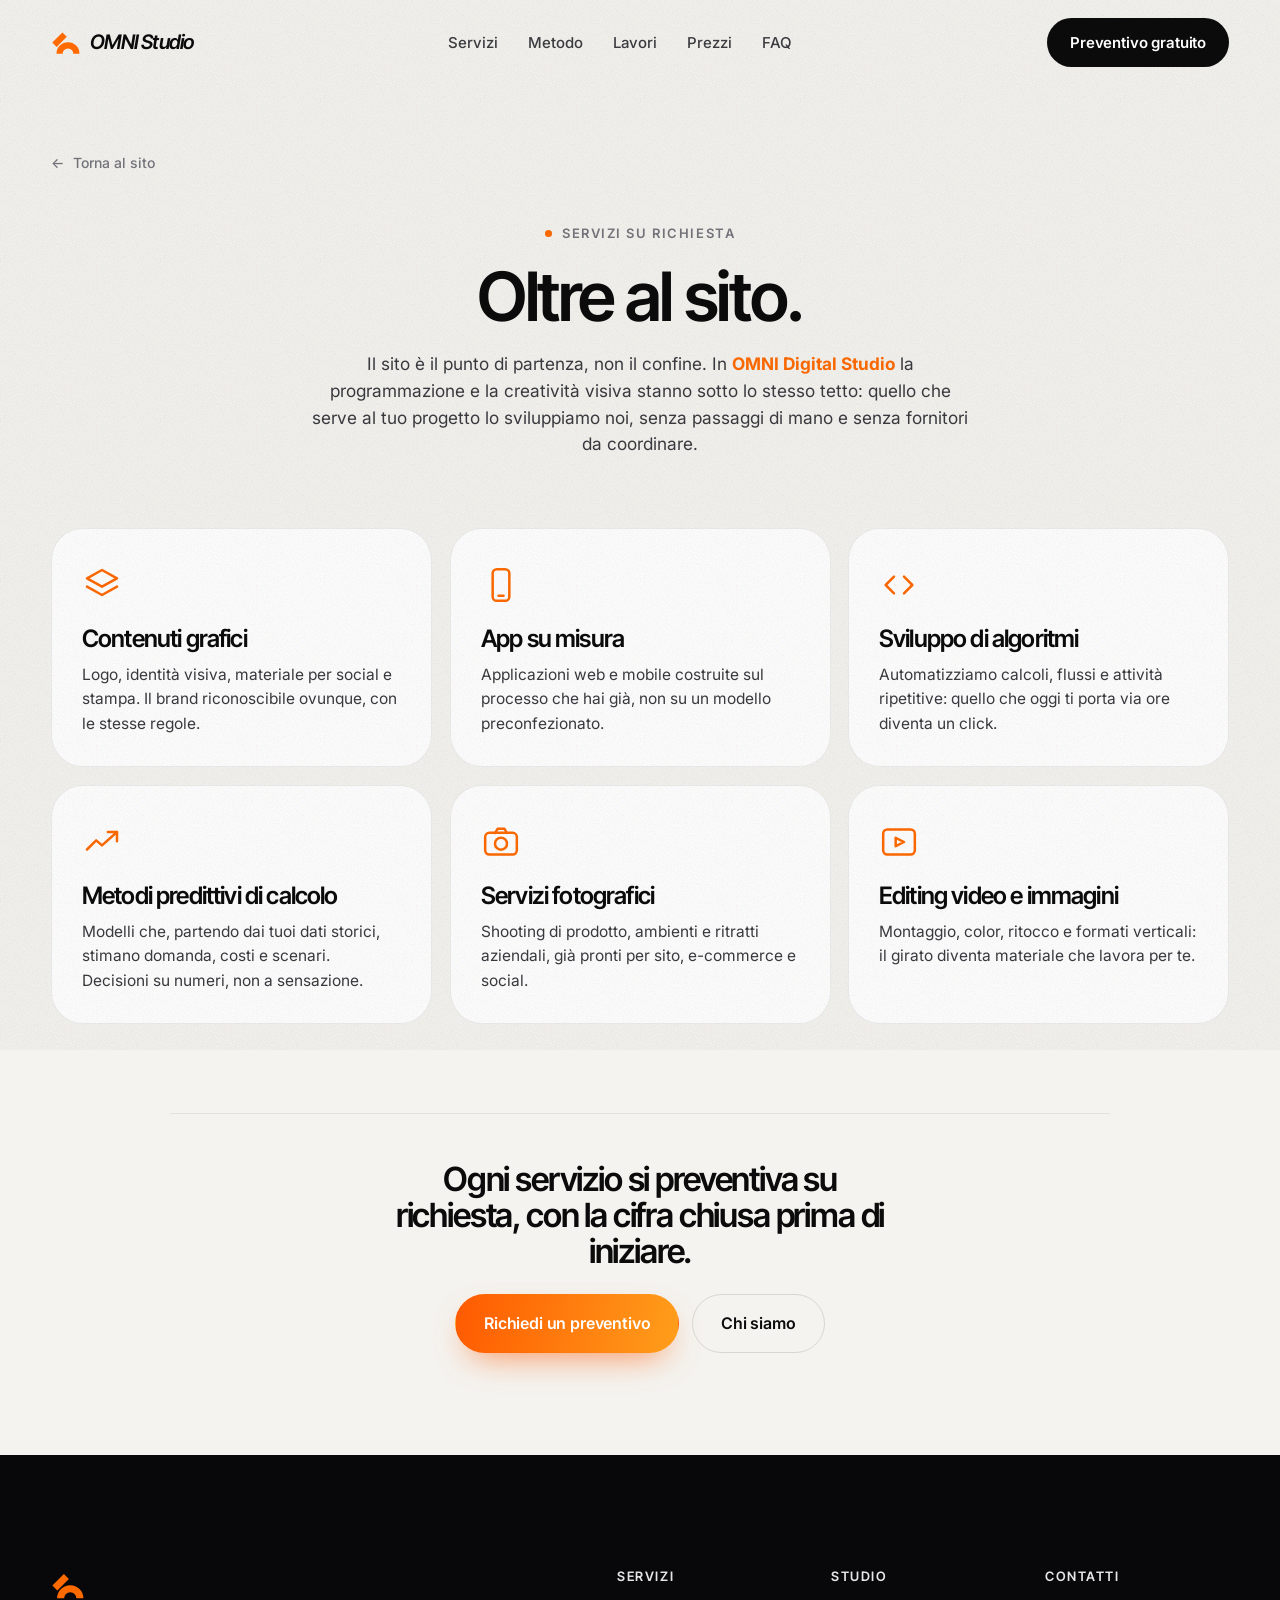
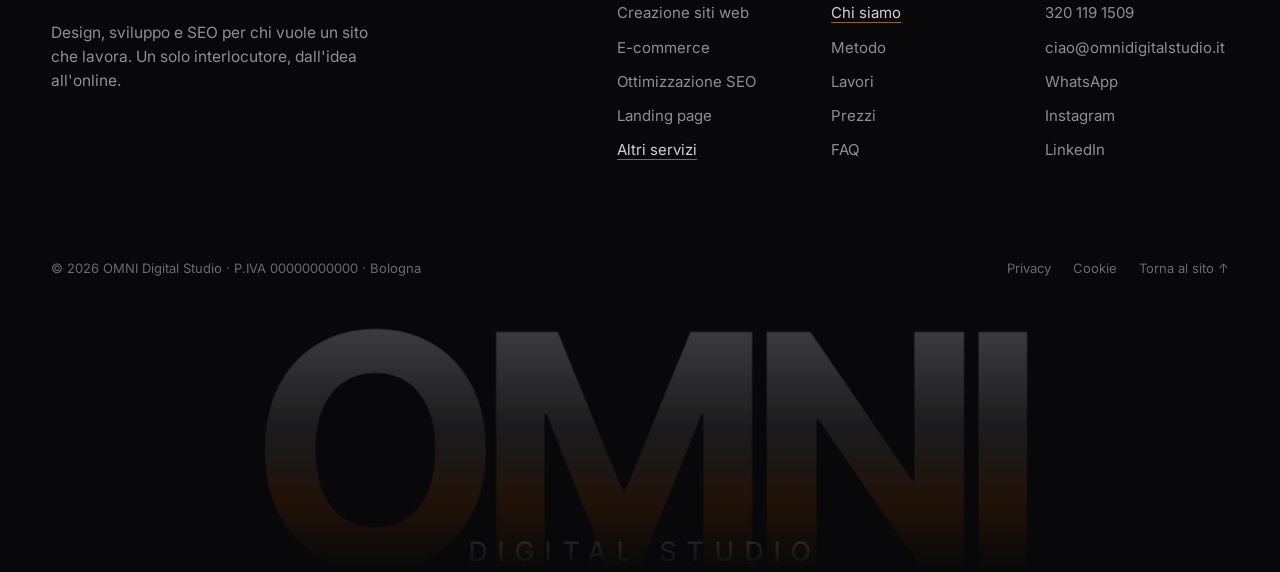
==== commit 92347f63: "Add files via upload" ====
--- a/altri-servizi.html
+++ b/altri-servizi.html
@@ -73,10 +73,7 @@
     <div class="page__head">
       <p class="eyebrow" data-anim="up"><i class="dot"></i> Servizi su richiesta</p>
       <h1 class="sec-title" data-anim="words">Oltre al sito.</h1>
-    </div>
-
-    <div class="prose">
-      <p data-anim="up" data-delay="120">Il sito è il punto di partenza, non il confine. In OMNI la programmazione e la creatività visiva stanno sotto lo stesso tetto: quello che serve al tuo progetto lo sviluppiamo noi, senza passaggi di mano e senza fornitori da coordinare.</p>
+      <p class="sec-lead" data-anim="up" data-delay="120">Il sito è il punto di partenza, non il confine. In <strong class="hl">OMNI Digital Studio</strong> la programmazione e la creatività visiva stanno sotto lo stesso tetto: quello che serve al tuo progetto lo sviluppiamo noi, senza passaggi di mano e senza fornitori da coordinare.</p>
     </div>
 
     <div class="cards cards--3">
--- a/assets/css/style.css
+++ b/assets/css/style.css
@@ -643,20 +643,23 @@
 .back span{transition:transform .4s var(--ease)}
 .back:hover span{transform:translateX(-3px)}
 
-/* testata e testo su una colonna sola */
-.page__head{max-width:900px}
+/* testata, testo e foto: una colonna sola, centrata nella pagina */
+.page__head{max-width:940px;margin-inline:auto;text-align:center}
 .page__head .sec-title{margin:18px 0 0}
-
-.page__photo{margin:clamp(32px,4vw,52px) 0 0;max-width:64ch}
+.page__head .sec-lead{margin-top:20px}
+
+.prose{max-width:880px;margin:clamp(30px,3.6vw,46px) auto 0;display:grid;gap:clamp(20px,1.9vw,26px)}
+.prose p{font-size:18.5px;line-height:1.72;color:var(--ink-2)}
+.prose p:first-child{
+  font-family:"Inter Tight","Inter",sans-serif;font-weight:500;
+  font-size:clamp(21px,1.85vw,26px);line-height:1.44;letter-spacing:-.025em;color:var(--ink);
+}
+.hl{color:var(--orange);font-weight:700}
+
+.page__photo{margin:clamp(40px,5vw,64px) auto 0;max-width:700px}
 .page__photo img{
-  width:100%;height:auto;border-radius:var(--r-l);
-  box-shadow:0 34px 70px -40px rgba(11,11,12,.45);
-}
-
-.prose{max-width:64ch;margin-top:clamp(30px,3.6vw,46px);display:grid;gap:clamp(18px,1.7vw,24px)}
-.prose p{font-size:17px;line-height:1.66;color:var(--ink-2)}
-.prose p:first-child{
-  font-size:clamp(18px,1.45vw,20px);line-height:1.58;color:var(--ink);letter-spacing:-.012em;
+  display:block;width:100%;height:auto;aspect-ratio:1/1;object-fit:cover;
+  border-radius:var(--r-l);box-shadow:0 34px 70px -40px rgba(11,11,12,.45);
 }
 
 /* elenco servizi: stesse card della home */
@@ -664,30 +667,37 @@
 .card h2{font-size:24px;margin-bottom:12px}
 
 .page__cta{
-  margin-top:clamp(56px,7vw,96px);padding-top:clamp(34px,4vw,48px);border-top:1px solid var(--line-soft);
-  display:flex;flex-wrap:wrap;align-items:center;justify-content:space-between;gap:24px;
+  max-width:940px;margin:clamp(56px,7vw,96px) auto 0;
+  padding-top:clamp(34px,4vw,48px);border-top:1px solid var(--line-soft);
+  display:flex;flex-direction:column;align-items:center;text-align:center;gap:24px;
 }
 .page__cta p{
   font-family:"Inter Tight","Inter",sans-serif;font-weight:600;letter-spacing:-.035em;line-height:1.08;
-  font-size:clamp(22px,2.6vw,34px);max-width:22ch;
-}
-.page__cta-row{display:flex;flex-wrap:wrap;gap:12px}
+  font-size:clamp(22px,2.6vw,34px);max-width:24ch;
+}
+.page__cta-row{display:flex;flex-wrap:wrap;justify-content:center;gap:12px}
 
 @media (max-width:1080px){
   .cards--3{grid-template-columns:repeat(2,1fr)}
 }
+@media (max-width:860px){
+  .prose{max-width:66ch}
+}
 @media (max-width:620px){
   .page{padding:98px 0 66px}
+  /* su telefono tutto a bandiera, come le sezioni della home */
+  .page__head{text-align:left;max-width:none}
   .page__head .sec-title{margin-top:13px}
-  .page__photo{margin-top:26px;max-width:none}
-  .prose{max-width:none;margin-top:26px;gap:16px}
-  .prose p{font-size:16px;line-height:1.62}
-  .prose p:first-child{font-size:17.5px;line-height:1.55}
+  .page__head .sec-lead{margin-top:14px;margin-inline:0}
+  .prose{max-width:none;margin-top:26px;gap:18px}
+  .prose p{font-size:16.5px;line-height:1.68}
+  .prose p:first-child{font-size:19.5px;line-height:1.38}
+  .page__photo{margin-top:32px;max-width:none}
   .cards--3{grid-template-columns:1fr;margin-top:34px}
   .card h2{font-size:20px}
-  .page__cta{margin-top:46px;padding-top:30px;flex-direction:column;align-items:flex-start;gap:20px}
+  .page__cta{margin-top:46px;padding-top:30px;align-items:flex-start;text-align:left;gap:20px}
   .page__cta p{font-size:clamp(22px,6.6vw,28px);max-width:none}
-  .page__cta-row{width:100%}
+  .page__cta-row{width:100%;justify-content:flex-start}
   .page__cta-row .btn{flex:1 1 100%}
 }
 
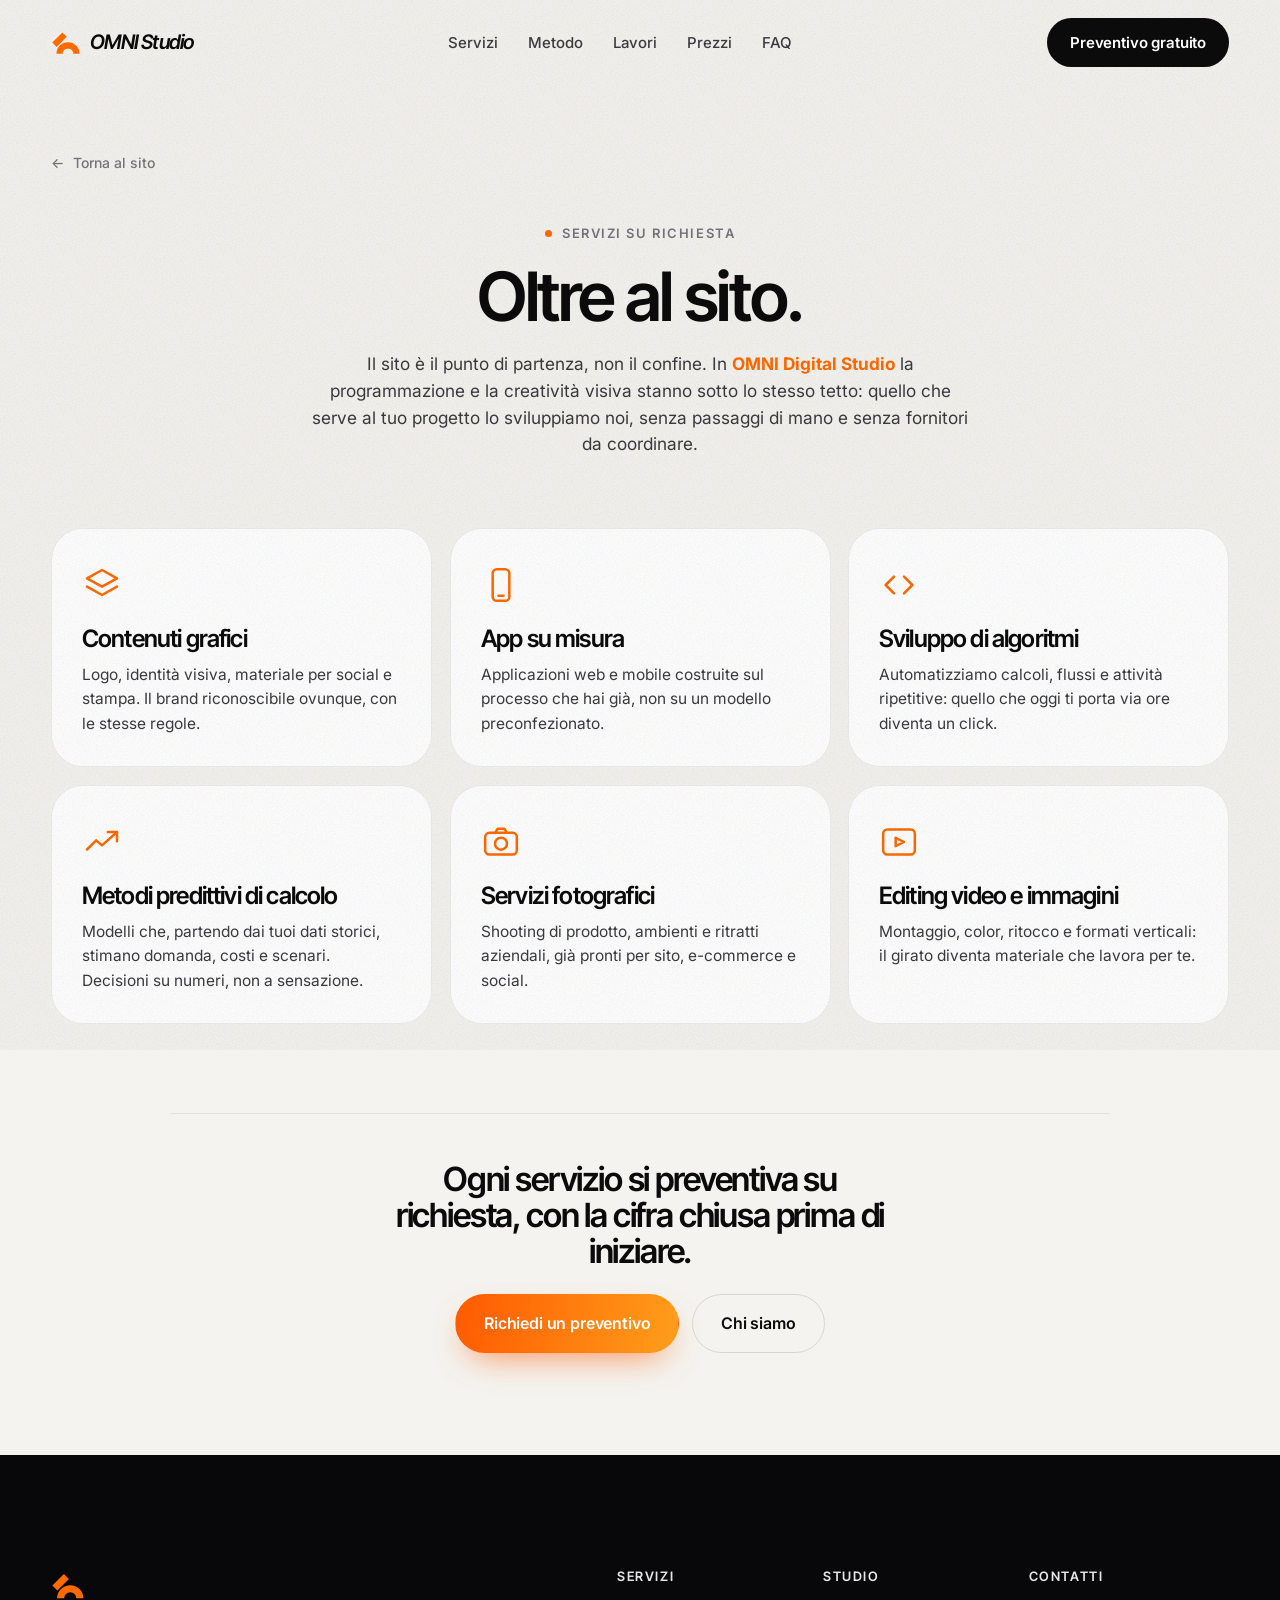
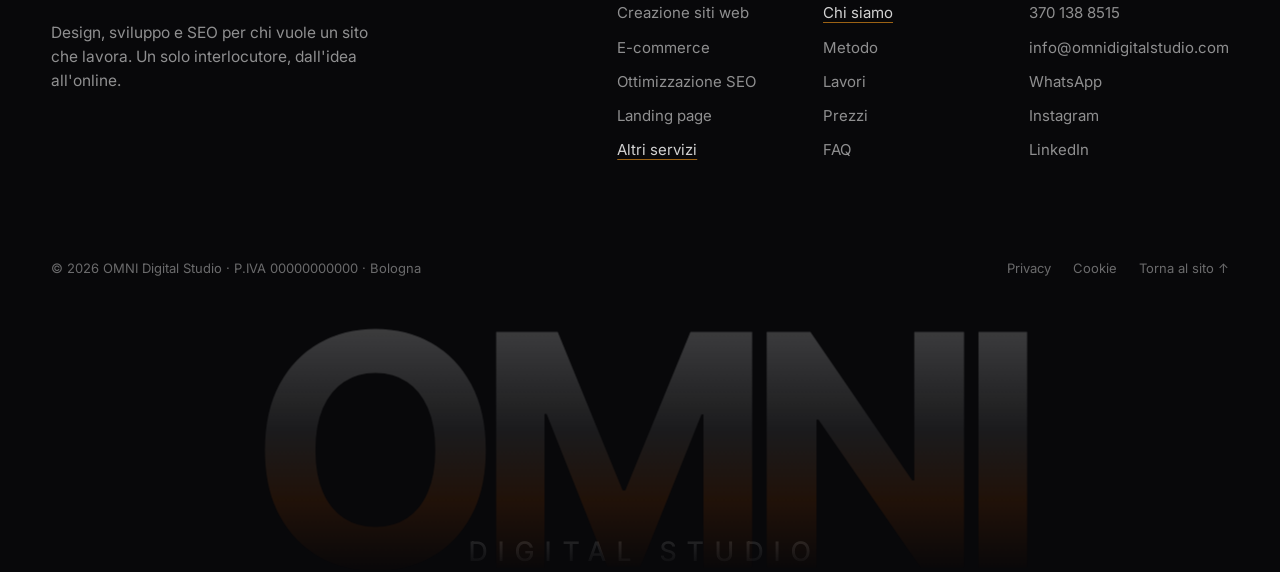
==== commit c4d8f894: "Add files via upload" ====
--- a/altri-servizi.html
+++ b/altri-servizi.html
@@ -10,6 +10,7 @@
 <meta name="description" content="Contenuti grafici, sviluppo di algoritmi e app su misura, metodi predittivi di calcolo, servizi fotografici ed editing video e immagini. Gli altri servizi di OMNI Digital Studio.">
 <link rel="canonical" href="https://www.omnidigitalstudio.it/altri-servizi.html">
 <meta name="robots" content="noindex, nofollow">
+<!-- ANTEPRIMA: quando il sito va online sul dominio vero, rimetti content="index, follow, max-image-preview:large" -->
 
 <meta property="og:type" content="article">
 <meta property="og:locale" content="it_IT">
@@ -21,7 +22,8 @@
 <link rel="preconnect" href="https://fonts.googleapis.com">
 <link rel="preconnect" href="https://fonts.gstatic.com" crossorigin>
 <link href="https://fonts.googleapis.com/css2?family=Inter+Tight:ital,wght@0,400;0,500;0,600;0,700;1,600;1,700&family=Inter:wght@400;500;600&display=swap" rel="stylesheet">
-<link rel="stylesheet" href="assets/css/style.css">
+<link rel="stylesheet" href="assets/css/style.css?v=20260923d">
+<script>document.documentElement.className+=" js";</script>
 </head>
 <body>
 
@@ -61,8 +63,8 @@
     <a href="index.html#contatti"><span>Contatti</span><em>06</em></a>
   </nav>
   <div class="menu__foot">
-    <a href="tel:+393201191509">320 119 1509</a>
-    <a href="mailto:ciao@omnidigitalstudio.it">ciao@omnidigitalstudio.it</a>
+    <a href="tel:+393701388515">370 138 8515</a>
+    <a href="mailto:info@omnidigitalstudio.com">info@omnidigitalstudio.com</a>
   </div>
 </div>
 
@@ -167,9 +169,9 @@
         <div>
           <h4>Contatti</h4>
           <ul>
-            <li><a href="tel:+393201191509">320 119 1509</a></li>
-            <li><a href="mailto:ciao@omnidigitalstudio.it">ciao@omnidigitalstudio.it</a></li>
-            <li><a href="https://wa.me/393201191509">WhatsApp</a></li>
+            <li><a href="tel:+393701388515">370 138 8515</a></li>
+            <li><a href="mailto:info@omnidigitalstudio.com">info@omnidigitalstudio.com</a></li>
+            <li><a href="https://wa.me/393701388515">WhatsApp</a></li>
             <li><a href="#">Instagram</a></li>
             <li><a href="#">LinkedIn</a></li>
           </ul>
@@ -187,10 +189,10 @@
 </footer>
 
 <div class="mbar" id="mbar">
-  <a href="tel:+393201191509" class="mbar__btn mbar__btn--ghost">Chiama</a>
+  <a href="tel:+393701388515" class="mbar__btn mbar__btn--ghost">Chiama</a>
   <a href="index.html#contatti" class="mbar__btn mbar__btn--accent">Preventivo gratuito</a>
 </div>
 
-<script src="assets/js/main.js" defer></script>
+<script src="assets/js/main.js?v=20260923d" defer></script>
 </body>
 </html>
--- a/assets/css/style.css
+++ b/assets/css/style.css
@@ -89,11 +89,15 @@
 .btn--full{width:100%;margin-top:26px}
 
 /* reveal states */
-[data-anim]{will-change:transform,opacity}
-[data-anim="up"]{opacity:0;transform:translateY(26px);transition:opacity .9s ease var(--d,0ms),transform 1.05s var(--ease) var(--d,0ms)}
-[data-anim="up"].in{opacity:1;transform:none}
-.w{display:inline-block;opacity:0;transform:translateY(.7em) rotate(1.5deg);filter:blur(8px);transition:opacity .75s ease,transform .95s var(--ease),filter .75s ease}
-.in .w{opacity:1;transform:none;filter:blur(0)}
+/* lo stato di partenza nascosto vale SOLO se il JS è attivo (html.js):
+   senza JS, o se lo script non parte, il testo resta comunque leggibile */
+.js [data-anim]{will-change:transform,opacity}
+.js [data-anim="up"]{opacity:0;transform:translateY(26px);transition:opacity .9s ease var(--d,0ms),transform 1.05s var(--ease) var(--d,0ms)}
+.js [data-anim="up"].in{opacity:1;transform:none}
+.w{display:inline-block}
+.js .w{opacity:0;transform:translateY(.7em) rotate(1.5deg);filter:blur(8px);transition:opacity .75s ease,transform .95s var(--ease),filter .75s ease}
+.js .in .w{opacity:1;transform:none;filter:blur(0)}
+.js .no-anim,.js .no-anim .w{transition:none!important}
 
 /* grain */
 .grain{
@@ -335,6 +339,12 @@
 .plan--hot .plan__for{color:rgba(255,255,255,.55)}
 .plan__price{font-family:"Inter Tight",sans-serif;font-size:clamp(40px,4.4vw,58px);font-weight:600;letter-spacing:-.045em;margin:24px 0 0;line-height:1}
 .plan__price span{font-size:15px;font-weight:500;color:var(--muted);letter-spacing:0;margin-right:8px;vertical-align:middle}
+/* il piano senza cifra: stessa altezza della riga del prezzo, così le
+   voci sotto restano allineate tra le tre card */
+.plan__price--ask{
+  font-size:clamp(22px,2.4vw,32px);line-height:1.15;letter-spacing:-.03em;color:var(--ink-2);
+  min-height:clamp(40px,4.4vw,58px);display:flex;align-items:center;
+}
 .plan__price em{font-style:normal;background:var(--grad);-webkit-background-clip:text;background-clip:text;color:transparent}
 .plan ul{margin-top:26px;padding-top:22px;border-top:1px solid var(--line-soft);display:grid;gap:12px;font-size:15px;color:var(--ink-2)}
 .plan--hot ul{border-color:rgba(255,255,255,.14);color:rgba(255,255,255,.72)}
@@ -550,6 +560,7 @@
   .plans{gap:14px}
   .plan{padding:28px 24px 26px}
   .plan__price{font-size:40px;margin-top:18px}
+  .plan__price--ask{font-size:24px;min-height:0;margin-top:20px}
   .plan ul{margin-top:20px;padding-top:18px;font-size:14.5px}
   .plan .btn--full{margin-top:20px}
 
